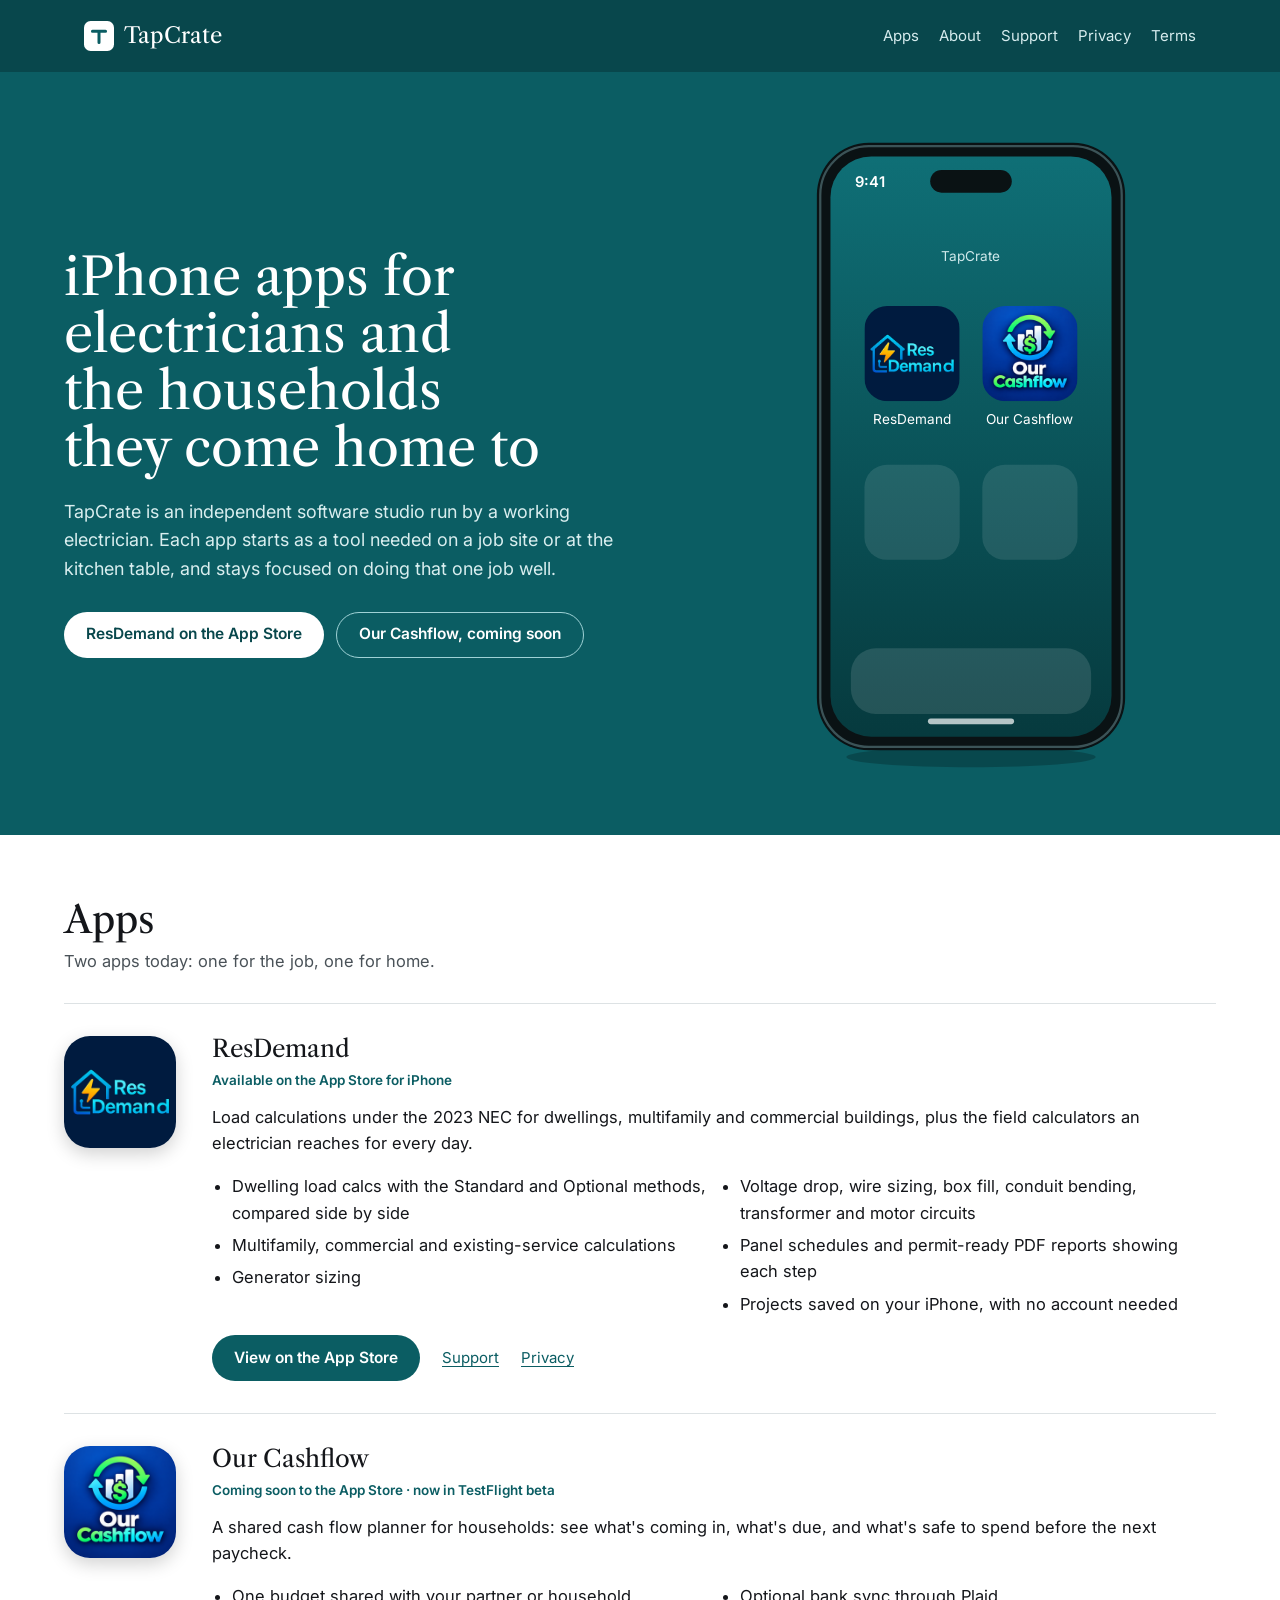
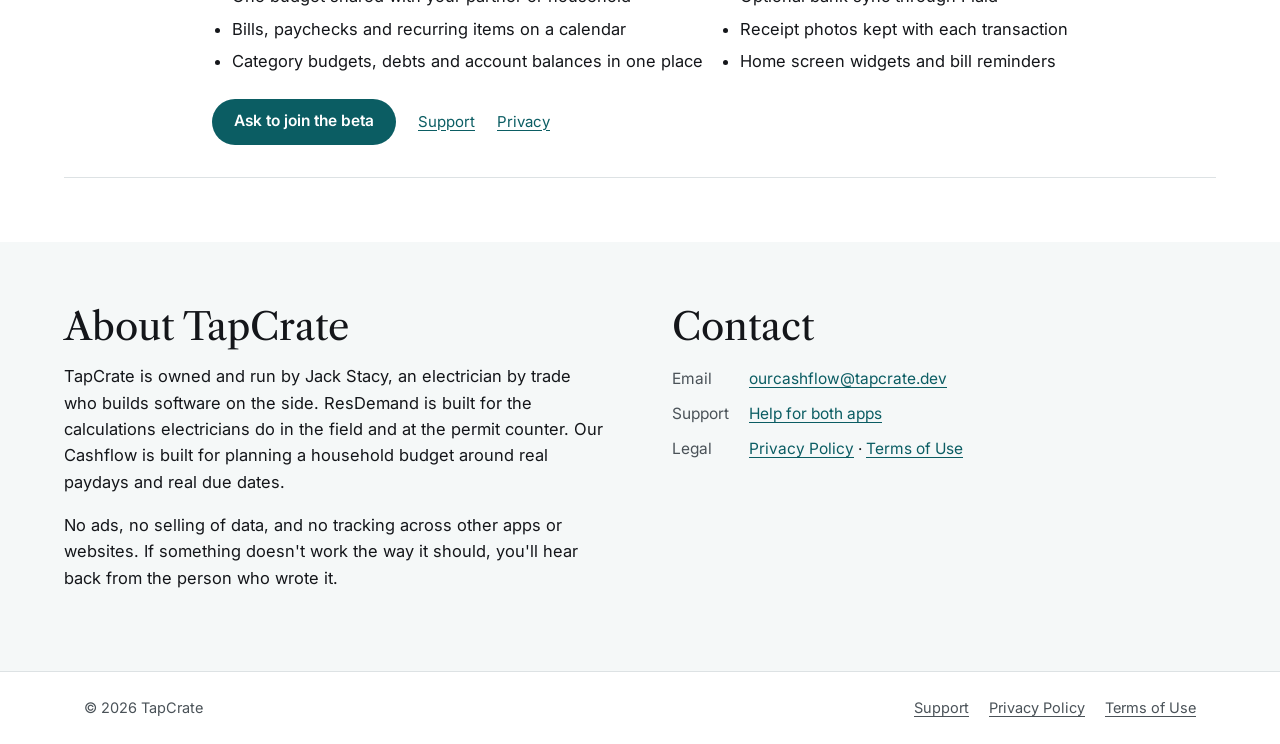
==== index.html @ 1190f865 "Add TapCrate website Home page with ResDemand and Our Cashflow, support page, privacy policy and ter" ====
<!DOCTYPE html>
<html lang="en">
<head>
<meta charset="utf-8">
<meta name="viewport" content="width=device-width, initial-scale=1">
<title>TapCrate</title>
<meta name="description" content="TapCrate builds practical iPhone apps: ResDemand for NEC electrical load calculations, and Our Cashflow for household budgeting.">
<link rel="icon" href="data:image/svg+xml,%3Csvg xmlns='http://www.w3.org/2000/svg' viewBox='0 0 32 32'%3E%3Crect width='32' height='32' rx='7' fill='%230b5d63'/%3E%3Cpath d='M9 11h14M16 11v12' stroke='white' stroke-width='3.2' stroke-linecap='round'/%3E%3C/svg%3E">
<link rel="preconnect" href="https://fonts.googleapis.com"><link rel="preconnect" href="https://fonts.gstatic.com" crossorigin>
<link href="https://fonts.googleapis.com/css2?family=Inter:wght@400;600&family=Libre+Caslon+Text&display=swap" rel="stylesheet">
<link rel="stylesheet" href="style.css">
</head>
<body>
<header class="top"><div class="wrap">
  <a class="brand" href="index.html"><svg viewBox="0 0 32 32" aria-hidden="true"><rect width="32" height="32" rx="7" fill="#fff"/><path d="M9 11h14M16 11v12" stroke="#0b5d63" stroke-width="3.2" stroke-linecap="round"/></svg>TapCrate</a>
  <nav aria-label="Main"><a href="#apps">Apps</a><a href="#about">About</a><a href="support.html">Support</a><a href="privacy.html">Privacy</a><a href="terms.html">Terms</a></nav>
</div></header>

<main>
<section class="hero band"><div class="wrap">
  <div>
    <h1>iPhone apps for electricians and the households they come home to</h1>
    <p>TapCrate is an independent software studio run by a working electrician. Each app starts as a tool needed on a job site or at the kitchen table, and stays focused on doing that one job well.</p>
    <div class="btns">
      <a class="btn light" href="https://apps.apple.com/app/id6749251675">ResDemand on the App Store</a>
      <a class="btn line" href="#our-cashflow">Our Cashflow, coming soon</a>
    </div>
  </div>
  <svg class="phone" viewBox="0 0 300 560" role="img" aria-label="An iPhone showing the ResDemand and Our Cashflow app icons">
    <defs>
      <linearGradient id="scr" x1="0" y1="0" x2="0" y2="1"><stop offset="0" stop-color="#0f6f76"/><stop offset="1" stop-color="#063a3e"/></linearGradient>
      <clipPath id="i1"><rect x="56" y="150" width="84" height="84" rx="20"/></clipPath>
      <clipPath id="i2"><rect x="160" y="150" width="84" height="84" rx="20"/></clipPath>
    </defs>
    <ellipse cx="150" cy="548" rx="110" ry="9" fill="#000" opacity=".22"/>
    <rect x="14" y="6" width="272" height="536" rx="46" fill="#0a1214"/>
    <rect x="17" y="9" width="266" height="530" rx="43" fill="none" stroke="#3b5357" stroke-width="2"/>
    <rect x="26" y="18" width="248" height="512" rx="36" fill="url(#scr)"/>
    <rect x="114" y="30" width="72" height="20" rx="10" fill="#0a1214"/>
    <text x="48" y="45" fill="#fff" font-family="Inter,sans-serif" font-size="13" font-weight="600">9:41</text>
    <text x="150" y="110" fill="#cfe9eb" font-family="Inter,sans-serif" font-size="12" text-anchor="middle">TapCrate</text>
    <image href="img/resdemand.png" x="56" y="150" width="84" height="84" clip-path="url(#i1)"/>
    <image href="img/our-cashflow.png" x="160" y="150" width="84" height="84" clip-path="url(#i2)"/>
    <text x="98" y="254" fill="#fff" font-family="Inter,sans-serif" font-size="12" text-anchor="middle">ResDemand</text>
    <text x="202" y="254" fill="#fff" font-family="Inter,sans-serif" font-size="12" text-anchor="middle">Our Cashflow</text>
    <g fill="#ffffff" opacity=".1">
      <rect x="56" y="290" width="84" height="84" rx="20"/><rect x="160" y="290" width="84" height="84" rx="20"/>
    </g>
    <rect x="44" y="452" width="212" height="58" rx="22" fill="#ffffff" opacity=".12"/>
    <rect x="112" y="514" width="76" height="5" rx="2.5" fill="#fff" opacity=".7"/>
  </svg>
</div></section>

<section class="apps band" id="apps"><div class="wrap">
  <h2>Apps</h2>
  <p class="lede">Two apps today: one for the job, one for home.</p>

  <article class="app" id="resdemand">
    <img src="img/resdemand.png" alt="ResDemand app icon">
    <div>
      <h3>ResDemand</h3>
      <span class="status">Available on the App Store for iPhone</span>
      <p>Load calculations under the 2023 NEC for dwellings, multifamily and commercial buildings, plus the field calculators an electrician reaches for every day.</p>
      <ul>
        <li>Dwelling load calcs with the Standard and Optional methods, compared side by side</li>
        <li>Multifamily, commercial and existing-service calculations</li>
        <li>Generator sizing</li>
        <li>Voltage drop, wire sizing, box fill, conduit bending, transformer and motor circuits</li>
        <li>Panel schedules and permit-ready PDF reports showing each step</li>
        <li>Projects saved on your iPhone, with no account needed</li>
      </ul>
      <div class="links"><a class="btn solid" href="https://apps.apple.com/app/id6749251675">View on the App Store</a><a href="support.html#resdemand">Support</a><a href="privacy.html#resdemand">Privacy</a></div>
    </div>
  </article>

  <article class="app" id="our-cashflow">
    <img src="img/our-cashflow.png" alt="Our Cashflow app icon">
    <div>
      <h3>Our Cashflow</h3>
      <span class="status">Coming soon to the App Store · now in TestFlight beta</span>
      <p>A shared cash flow planner for households: see what's coming in, what's due, and what's safe to spend before the next paycheck.</p>
      <ul>
        <li>One budget shared with your partner or household</li>
        <li>Bills, paychecks and recurring items on a calendar</li>
        <li>Category budgets, debts and account balances in one place</li>
        <li>Optional bank sync through Plaid</li>
        <li>Receipt photos kept with each transaction</li>
        <li>Home screen widgets and bill reminders</li>
      </ul>
      <div class="links"><a class="btn solid" href="mailto:ourcashflow@tapcrate.dev?subject=Our%20Cashflow%20beta">Ask to join the beta</a><a href="support.html#our-cashflow">Support</a><a href="privacy.html#our-cashflow">Privacy</a></div>
    </div>
  </article>
</div></section>

<section class="about band" id="about"><div class="wrap split">
  <div>
    <h2>About TapCrate</h2>
    <p style="margin-top:16px">TapCrate is owned and run by Jack Stacy, an electrician by trade who builds software on the side. ResDemand is built for the calculations electricians do in the field and at the permit counter. Our Cashflow is built for planning a household budget around real paydays and real due dates.</p>
    <p>No ads, no selling of data, and no tracking across other apps or websites. If something doesn't work the way it should, you'll hear back from the person who wrote it.</p>
  </div>
  <div id="contact">
    <h2>Contact</h2>
    <dl class="facts" style="margin-top:20px">
      <dt>Email</dt><dd><a href="mailto:ourcashflow@tapcrate.dev">ourcashflow@tapcrate.dev</a></dd>
      <dt>Support</dt><dd><a href="support.html">Help for both apps</a></dd>
      <dt>Legal</dt><dd><a href="privacy.html">Privacy Policy</a> · <a href="terms.html">Terms of Use</a></dd>
    </dl>
  </div>
</div></section>
</main>

<footer><div class="wrap">
  <span>© 2026 TapCrate</span>
  <nav aria-label="Footer"><a href="support.html">Support</a><a href="privacy.html">Privacy Policy</a><a href="terms.html">Terms of Use</a></nav>
</div></footer>
</body>
</html>
---- style.css ----
/*
VOICE: a small, trustworthy software studio. Calm, factual, like a well-made spec sheet.
IDEA: a printed product catalog page from a trade supplier: nameplate up top, ruled entries, fine print at the back.
PICTURE: an iPhone drawn in SVG holding the two real app icons, on a deep teal field.
COLOUR and TYPE: white ground, ink #14161a, deep teal #0b5d63, rule grey. Libre Caslon Text for titles, Inter for text.
LAYOUT: full-width teal nameplate band with title and phone; ruled app entries; about and contact; legal pages as a calm single column.
*/
:root{color-scheme:light dark;
  --bg:light-dark(#ffffff,#0d1416);--ink:light-dark(#14161a,#e7eeef);--soft:light-dark(#4a5258,#a9b6b9);
  --rule:light-dark(#dde2e4,#22302f);--teal:light-dark(#0b5d63,#5fb9bf);--field:#0b5d63;--field-deep:#08474c;
  --card:light-dark(#f5f8f8,#121d1f)}
:root[data-theme=light]{color-scheme:light}:root[data-theme=dark]{color-scheme:dark}
*{box-sizing:border-box;min-width:0}
html{scroll-padding-top:72px}
body{margin:0;background:var(--bg);color:var(--ink);font:16.5px/1.6 Inter,system-ui,-apple-system,"Segoe UI",sans-serif;overflow-x:clip}
a{color:var(--teal);text-underline-offset:3px}
a:focus-visible,button:focus-visible{outline:3px solid #7fd3d8;outline-offset:3px;border-radius:4px}
h1,h2,h3{font-family:"Libre Caslon Text",Georgia,serif;font-weight:400;line-height:1.1;text-wrap:balance;margin:0}
h1{font-size:clamp(34px,5vw,52px)}h2{font-size:clamp(28px,3.4vw,38px)}h3{font-size:24px}
p{margin:0 0 1em}
.wrap{max-width:1240px;margin:0 auto}
.band{padding:clamp(36px,5vw,72px) max(5vw,16px)}

/* header */
.top{background:var(--field-deep);color:#fff}
.top .wrap{display:flex;flex-wrap:wrap;align-items:center;justify-content:space-between;gap:8px 24px;padding:14px max(5vw,16px)}
.brand{display:flex;align-items:center;gap:10px;color:#fff;text-decoration:none;font-family:"Libre Caslon Text",Georgia,serif;font-size:22px}
.brand svg{width:30px;height:30px}
.top nav{display:flex;flex-wrap:wrap;gap:4px 20px}
.top nav a{color:#d6ecee;text-decoration:none;padding:10px 0;font-size:15px}
.top nav a:hover,.top nav a[aria-current]{color:#fff;text-decoration:underline}

/* hero */
.hero{background:var(--field);color:#fff}
.hero .wrap{display:grid;grid-template-columns:minmax(0,1.1fr) minmax(0,.9fr);gap:clamp(24px,5vw,72px);align-items:center}
.hero p{color:#d9eeef;font-size:18px;max-width:34em}
.hero h1{margin-bottom:20px}
.btns{display:flex;flex-wrap:wrap;gap:12px;margin-top:28px}
.btn{display:inline-flex;align-items:center;min-height:46px;padding:0 22px;border-radius:999px;font-weight:600;text-decoration:none;font-size:15.5px}
.btn.light{background:#fff;color:var(--field-deep)}
.btn.line{border:1.5px solid #9fd2d6;color:#fff}
.btn.solid{background:var(--teal);color:light-dark(#fff,#0d1416)}
.phone{width:100%;max-width:340px;height:auto;justify-self:center;display:block}
@media(prefers-reduced-motion:no-preference){.phone{animation:rise .9s ease-out both}@keyframes rise{from{opacity:0;transform:translateY(18px)}}}

/* apps */
.apps h2{margin-bottom:8px}
.lede{color:var(--soft);max-width:40em;margin-bottom:28px}
.app{display:grid;grid-template-columns:112px minmax(0,1fr);gap:clamp(18px,3vw,36px);padding:32px 0;border-top:1px solid var(--rule)}
.app:last-child{border-bottom:1px solid var(--rule)}
.app img{width:112px;height:112px;border-radius:26px;box-shadow:0 6px 18px rgb(0 0 0/.18)}
.app h3{margin-bottom:4px}
.status{display:inline-block;font-size:13.5px;font-weight:600;color:var(--teal);margin-bottom:12px}
.app ul{margin:0 0 18px;padding-left:1.2em;columns:2 260px;column-gap:32px}
.app li{margin-bottom:6px;break-inside:avoid}
.links{display:flex;flex-wrap:wrap;gap:10px 22px;align-items:center;font-size:15px}

/* about + contact */
.split{display:grid;grid-template-columns:minmax(0,1fr) minmax(0,1fr);gap:clamp(24px,5vw,72px)}
.about{background:var(--card)}
.facts{margin:0;display:grid;grid-template-columns:auto minmax(0,1fr);gap:10px 20px;font-size:15.5px}
.facts dt{color:var(--soft)}.facts dd{margin:0}

/* legal pages */
.doc{max-width:760px;margin:0 auto}
.doc h1{margin-bottom:8px}
.doc .meta{color:var(--soft);font-size:15px;margin-bottom:28px}
.doc h2{font-size:26px;margin:40px 0 12px;padding-top:20px;border-top:1px solid var(--rule)}
.doc h3{font-size:19px;margin:24px 0 8px}
.doc ul{padding-left:1.2em;margin:0 0 1em}.doc li{margin-bottom:6px}
.toc{display:flex;flex-wrap:wrap;gap:6px 18px;font-size:15px;padding:14px 0;border-block:1px solid var(--rule);margin-bottom:8px}
.note{background:var(--card);border-radius:10px;padding:16px 18px;font-size:15.5px}
details{border-top:1px solid var(--rule);padding:14px 0}
summary{cursor:pointer;font-weight:600;min-height:28px}
details p{margin:10px 0 0}

/* footer */
footer{border-top:1px solid var(--rule);font-size:14.5px;color:var(--soft)}
footer .wrap{display:flex;flex-wrap:wrap;justify-content:space-between;gap:10px 24px;padding:24px max(5vw,16px)}
footer nav{display:flex;flex-wrap:wrap;gap:6px 20px}
footer a{color:var(--soft)}

@media(max-width:760px){
  .hero .wrap,.split{grid-template-columns:minmax(0,1fr)}
  .phone{max-width:240px}
  .app{grid-template-columns:72px minmax(0,1fr)}
  .app img{width:72px;height:72px;border-radius:17px}
}
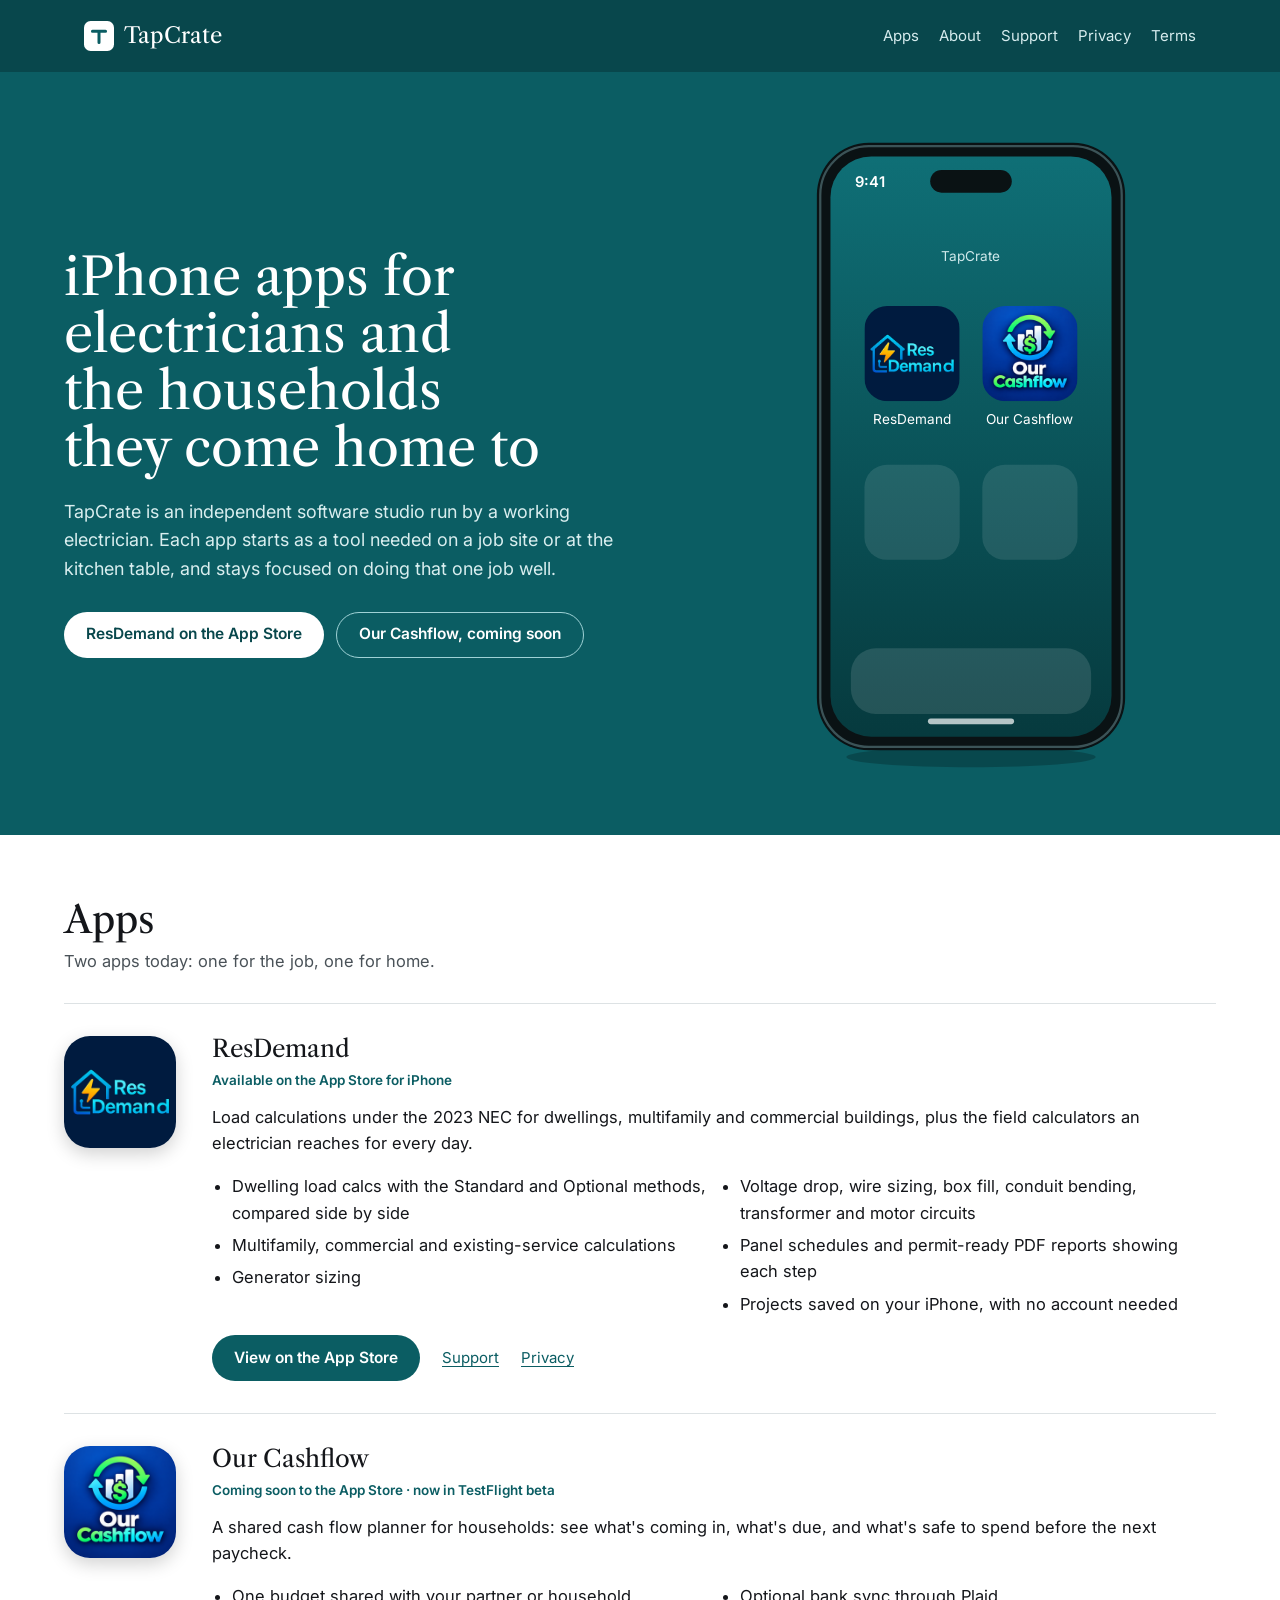
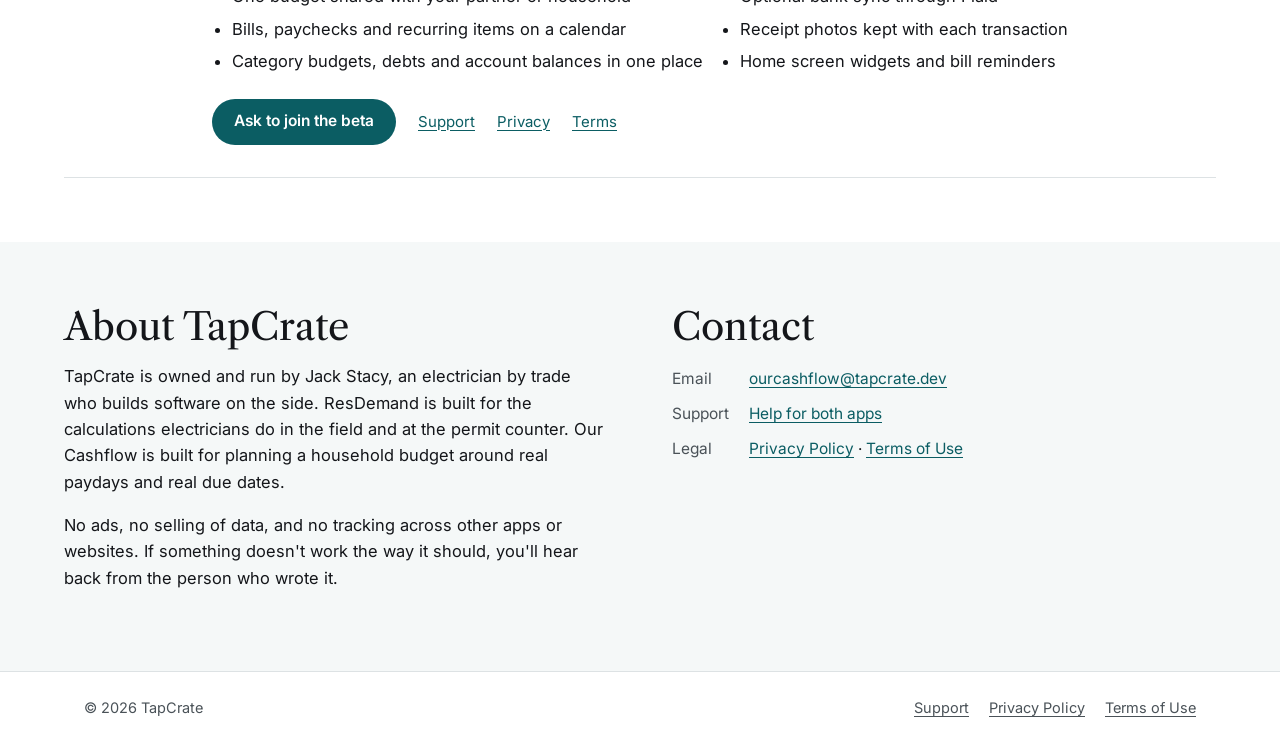
==== commit b59ad83c: "Point Our Cashflow's privacy, terms and support to ourcashflow.app Our Cashflow's own pages at ourca" ====
--- a/index.html
+++ b/index.html
@@ -87,7 +87,7 @@
         <li>Receipt photos kept with each transaction</li>
         <li>Home screen widgets and bill reminders</li>
       </ul>
-      <div class="links"><a class="btn solid" href="mailto:ourcashflow@tapcrate.dev?subject=Our%20Cashflow%20beta">Ask to join the beta</a><a href="support.html#our-cashflow">Support</a><a href="privacy.html#our-cashflow">Privacy</a></div>
+      <div class="links"><a class="btn solid" href="mailto:ourcashflow@tapcrate.dev?subject=Our%20Cashflow%20beta">Ask to join the beta</a><a href="https://ourcashflow.app/support/">Support</a><a href="https://ourcashflow.app/privacy/">Privacy</a><a href="https://ourcashflow.app/terms/">Terms</a></div>
     </div>
   </article>
 </div></section>
